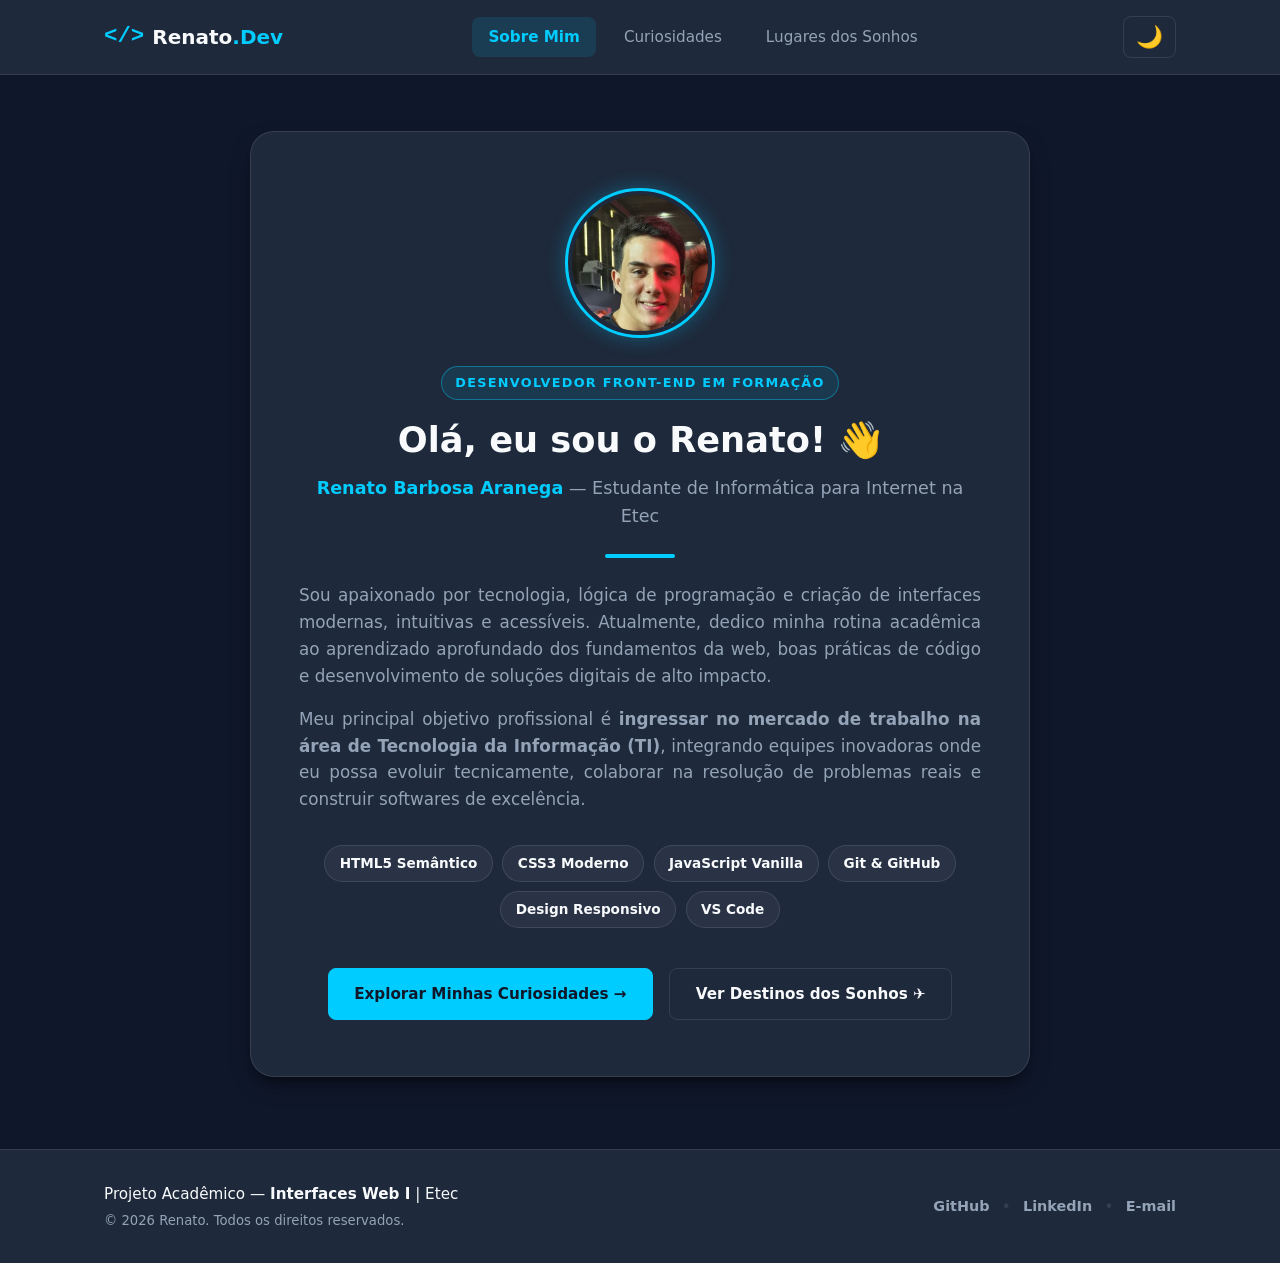
==== index.html @ 424fd331 "feat: entrega do trabalho pratico Interfaces Web I" ====
<!DOCTYPE html>
<html lang="pt-BR">
<head>
  <meta charset="UTF-8">
  <meta name="viewport" content="width=device-width, initial-scale=1.0">
  <meta name="description" content="Portfólio acadêmico e biografia de Renato - Estudante do Técnico em Informática para Internet na Etec. Projeto da disciplina Interfaces Web I.">
  <title>Sobre Mim | Renato - Desenvolvedor Web</title>

  <!-- Favicon Moderno em SVG Embutido (sem dependências externas) -->
  <link rel="icon" href="data:image/svg+xml,<svg xmlns=%22http://www.w3.org/2000/svg%22 viewBox=%220 0 100 100%22><rect width=%22100%22 height=%22100%22 rx=%2225%22 fill=%22%230f172a%22/><text x=%2250%25%22 y=%2265%25%22 font-size=%2255%22 font-family=%22monospace%22 font-weight=%22bold%22 fill=%22%2300CCFF%22 text-anchor=%22middle%22>&lt;/&gt;</text></svg>">

  <!-- Metatags Open Graph (OG) para Compartilhamento em Redes Sociais -->
  <meta property="og:title" content="Renato Barbosa Aranega | Desenvolvedor Web">
  <meta property="og:description" content="Portfólio acadêmico e biografia de Renato - Estudante do Técnico em Informática para Internet na Etec.">
  <meta property="og:type" content="website">
  <meta property="og:locale" content="pt_BR">
  <meta property="og:image" content="./foto-perfil.jpg">

  <!-- Folha de estilos unificada do projeto -->
  <link rel="stylesheet" href="./style.css">
  
  <!-- Script principal executado de forma assíncrona após a montagem do DOM -->
  <script src="./script.js" defer></script>
</head>
<body>
  <!-- Link de acessibilidade para saltar diretamente para o conteúdo principal via teclado (WCAG) -->
  <a href="#main-content" class="pular-navegacao">Pular para o conteúdo principal</a>

  <!-- Cabeçalho Principal e Barra de Navegação -->
  <header class="cabecalho">
    <div class="recipiente cabecalho-conteudo">
      <!-- Marca / Logo do Aluno -->
      <a href="./index.html" class="logotipo" aria-label="Página inicial">
        <span class="icone-logo">&lt;/&gt;</span>
        <span class="texto-logo">Renato<strong>.Dev</strong></span>
      </a>

      <!-- Menu de Navegação Semântico -->
      <nav class="menu-navegacao" aria-label="Navegação Principal">
        <ul class="lista-navegacao">
          <li><a href="./index.html" class="link-navegacao ativo">Sobre Mim</a></li>
          <li><a href="./curiosidades.html" class="link-navegacao">Curiosidades</a></li>
          <li><a href="./lugares.html" class="link-navegacao">Lugares dos Sonhos</a></li>
        </ul>
      </nav>

      <!-- Botão de Alternância de Tema Claro/Escuro -->
      <button id="botao-tema" class="botao-tema" aria-label="Alternar tema de cores" title="Alternar entre modo escuro e claro">🌙</button>
    </div>
  </header>

  <!-- Conteúdo Principal da Página Sobre Mim -->
  <main id="main-content" class="conteudo-principal">
    <div class="recipiente">
      <section class="secao-perfil" aria-labelledby="titulo-perfil">
        <!-- Cartão Central com Efeito Visual Moderno -->
        <article class="cartao-perfil">
          <!-- Moldura circular com borda na cor de destaque -->
          <div class="moldura-avatar">
            <img 
              src="./foto-perfil.jpg" 
              alt="Foto de perfil de Renato Barbosa Aranega" 
              class="foto-avatar"
              loading="lazy"
            >
          </div>

          <!-- Informações de Identificação e Formação -->
          <span class="etiqueta-destaque">Desenvolvedor Front-End em Formação</span>
          <h1 id="titulo-perfil" class="nome-perfil">Olá, eu sou o Renato! 👋</h1>
          <p class="subtitulo-perfil"><strong>Renato Barbosa Aranega</strong> — Estudante de Informática para Internet na Etec</p>

          <!-- Divisor decorativo sutil -->
          <div class="divisor-decorativo" aria-hidden="true"></div>

          <!-- Resumo Biográfico e Objetivos de Carreira -->
          <div class="biografia-perfil">
            <p>
              Sou apaixonado por tecnologia, lógica de programação e criação de interfaces modernas, intuitivas e acessíveis. Atualmente, dedico minha rotina acadêmica ao aprendizado aprofundado dos fundamentos da web, boas práticas de código e desenvolvimento de soluções digitais de alto impacto.
            </p>
            <p>
              Meu principal objetivo profissional é <strong>ingressar no mercado de trabalho na área de Tecnologia da Informação (TI)</strong>, integrando equipes inovadoras onde eu possa evoluir tecnicamente, colaborar na resolução de problemas reais e construir softwares de excelência.
            </p>
          </div>

          <!-- Pílulas de Tecnologias / Competências em Desenvolvimento -->
          <div class="grupo-habilidades" aria-label="Competências técnicas">
            <span class="item-habilidade">HTML5 Semântico</span>
            <span class="item-habilidade">CSS3 Moderno</span>
            <span class="item-habilidade">JavaScript Vanilla</span>
            <span class="item-habilidade">Git & GitHub</span>
            <span class="item-habilidade">Design Responsivo</span>
            <span class="item-habilidade">VS Code</span>
          </div>

          <!-- Ações Rápidas de Contato / Navegação Interna -->
          <div class="acoes-perfil">
            <a href="./curiosidades.html" class="botao-primario">Explorar Minhas Curiosidades &rarr;</a>
            <a href="./lugares.html" class="botao-secundario">Ver Destinos dos Sonhos ✈️</a>
          </div>
        </article>
      </section>
    </div>
  </main>

  <!-- Rodapé Semântico com Links Conceituais -->
  <footer class="rodape">
    <div class="recipiente rodape-conteudo">
      <div class="rodape-identificacao">
        <p class="texto-etec">Projeto Acadêmico — <strong>Interfaces Web I</strong> | Etec</p>
        <p class="texto-copyright">&copy; 2026 Renato. Todos os direitos reservados.</p>
      </div>

      <!-- Links Conceituais de Contato e Redes Profissionais -->
      <nav class="rodape-links" aria-label="Links profissionais">
        <a href="https://github.com/Renato-Aranega" target="_blank" rel="noopener noreferrer" class="link-social" aria-label="Acessar perfil de Renato no GitHub">GitHub</a>
        <span class="separador-social" aria-hidden="true">•</span>
        <a href="https://www.linkedin.com/in/renato-aranega/" target="_blank" rel="noopener noreferrer" class="link-social" aria-label="Acessar perfil de Renato no LinkedIn">LinkedIn</a>
        <span class="separador-social" aria-hidden="true">•</span>
        <a href="mailto:renato.aranega2026@gmail.com" class="link-social" aria-label="Enviar mensagem por E-mail">E-mail</a>
      </nav>
    </div>
  </footer>
</body>
</html>
---- style.css ----
/* ==========================================================================
   FOLHA DE ESTILOS UNIFICADA - TRABALHO PRÁTICO INTERFACES WEB I (ETEC)
   Aluno: Renato | Curso: Técnico em Informática para Internet
   Conceito: Design estático moderno, acessível, responsivo e com alternador de temas.
   ========================================================================== */

/* --------------------------------------------------------------------------
   1. DEFINIÇÃO DAS VARIÁVEIS CSS (CUSTOM PROPERTIES)
   Variáveis declaradas em português para controle unificado de paletas e medidas.
   -------------------------------------------------------------------------- */
:root {
  /* Paleta Padrão: Modo Escuro (Dark Mode) */
  --cor-fundo: #0f172a;            /* Azul escuro profundo (slate-900) */
  --cor-cartao: #1e293b;           /* Superfície elevada para cards (slate-800) */
  --cor-texto-principal: #f8fafc;  /* Branco luminoso para títulos e leitura principal */
  --cor-texto-secundario: #94a3b8; /* Cinza claro suave para legendas e parágrafos */
  --cor-destaque: #00CCFF;         /* Azul ciano vibrante para contrastes e botões */
  
  /* Variáveis de suporte estrutural */
  --cor-borda: rgba(255, 255, 255, 0.1);
  --cor-borda-destaque: rgba(0, 204, 255, 0.4);
  --sombra-cartao: 0 10px 25px -5px rgba(0, 0, 0, 0.4), 0 8px 10px -6px rgba(0, 0, 0, 0.4);
  --sombra-hover: 0 20px 30px -10px rgba(0, 204, 255, 0.25);
  
  /* Tipografia do sistema (rápida, nativa e nítida) */
  --fonte-principal: system-ui, -apple-system, BlinkMacSystemFont, 'Segoe UI', Roboto, Helvetica, Arial, sans-serif;
  
  /* Curvatura de bordas e transição global suave */
  --raio-borda-p: 8px;
  --raio-borda-m: 16px;
  --raio-borda-g: 24px;
  --raio-circulo: 50%;
  --transicao-suave: all 0.3s cubic-bezier(0.4, 0, 0.2, 1);
}

/* --------------------------------------------------------------------------
   PALETA ALTERNATIVA: MODO CLARO (LIGHT MODE)
   Ativada dinamicamente quando a classe .modo-claro é aplicada ao <body>
   -------------------------------------------------------------------------- */
body.modo-claro {
  --cor-fundo: #f1f5f9;            /* Cinza suave para descanso visual (slate-100) */
  --cor-cartao: #ffffff;           /* Fundo branco puro para cartões */
  --cor-texto-principal: #0f172a;  /* Azul ardósia escuro para máxima legibilidade */
  --cor-texto-secundario: #475569; /* Cinza médio balanceado */
  --cor-destaque: #0284c7;         /* Azul oceano com alto índice de contraste WCAG */
  
  --cor-borda: rgba(15, 23, 42, 0.1);
  --cor-borda-destaque: rgba(2, 132, 199, 0.4);
  --sombra-cartao: 0 10px 20px -5px rgba(15, 23, 42, 0.08), 0 4px 6px -2px rgba(15, 23, 42, 0.04);
  --sombra-hover: 0 16px 24px -6px rgba(2, 132, 199, 0.2);
}

/* --------------------------------------------------------------------------
   2. RESET CSS BÁSICO E CONFIGURAÇÕES GLOBAIS
   Garante consistência de renderização entre diferentes navegadores.
   -------------------------------------------------------------------------- */
*, *::before, *::after {
  margin: 0;
  padding: 0;
  box-sizing: border-box;
}

html {
  font-size: 100%; /* 16px por padrão */
  scroll-behavior: smooth;
  overflow-x: hidden;
}

body {
  font-family: var(--fonte-principal);
  background-color: var(--cor-fundo);
  color: var(--cor-texto-principal);
  min-height: 100vh;
  display: flex;
  flex-direction: column;
  line-height: 1.6;
  overflow-x: hidden;
  transition: background-color 0.3s ease, color 0.3s ease;
  -webkit-font-smoothing: antialiased;
}

/* Link de salto de acessibilidade (WCAG 2.1) - Visível apenas quando focado via teclado */
.pular-navegacao {
  position: absolute;
  top: -9999px;
  left: 1.5rem;
  background-color: var(--cor-destaque);
  color: #0f172a;
  padding: 0.6rem 1.2rem;
  border-radius: var(--raio-borda-p);
  font-weight: 700;
  text-decoration: none;
  z-index: 9999;
  box-shadow: 0 4px 12px rgba(0, 0, 0, 0.3);
  transition: top 0.2s ease-in-out;
}

.pular-navegacao:focus {
  top: 1.5rem;
}

/* --------------------------------------------------------------------------
   3. RECIPIENTE E UTILITÁRIOS DE LAYOUT
   Centraliza e restringe a largura dos blocos de conteúdo com espaçamentos fluidos.
   -------------------------------------------------------------------------- */
.recipiente {
  width: 100%;
  max-width: 1120px;
  margin-left: auto;
  margin-right: auto;
  padding-left: 1.5rem;
  padding-right: 1.5rem;
}

/* --------------------------------------------------------------------------
   4. CABEÇALHO E MENU DE NAVEGAÇÃO
   Estrutura fixa ou de topo com alinhamento flexível e botão de alternância.
   -------------------------------------------------------------------------- */
.cabecalho {
  background-color: var(--cor-cartao);
  border-bottom: 1px solid var(--cor-borda);
  position: sticky;
  top: 0;
  z-index: 100;
  transition: var(--transicao-suave);
  backdrop-filter: blur(8px);
}

.cabecalho-conteudo {
  display: flex;
  align-items: center;
  justify-content: space-between;
  padding-top: 1rem;
  padding-bottom: 1rem;
  gap: 1.5rem;
}

/* Logotipo / Marca */
.logotipo {
  display: inline-flex;
  align-items: center;
  gap: 0.5rem;
  text-decoration: none;
  color: var(--cor-texto-principal);
  font-size: 1.25rem;
  font-weight: 700;
  transition: var(--transicao-suave);
}

.icone-logo {
  color: var(--cor-destaque);
  font-family: monospace;
  font-size: 1.4rem;
  font-weight: 800;
}

.logotipo:hover {
  transform: scale(1.03);
}

.logotipo strong {
  color: var(--cor-destaque);
}

/* Lista do Menu de Navegação */
.menu-navegacao {
  display: flex;
  align-items: center;
}

.lista-navegacao {
  list-style: none;
  display: flex;
  align-items: center;
  gap: 0.75rem;
}

/* Links de Navegação com Indicador Ativo */
.link-navegacao {
  display: inline-block;
  padding: 0.5rem 1rem;
  color: var(--cor-texto-secundario);
  text-decoration: none;
  font-weight: 500;
  font-size: 0.95rem;
  border-radius: var(--raio-borda-p);
  transition: var(--transicao-suave);
  position: relative;
}

.link-navegacao:hover {
  color: var(--cor-texto-principal);
  background-color: rgba(0, 204, 255, 0.08);
}

/* Classe de identificação da página atual (Requisito da Etec) */
.link-navegacao.ativo {
  color: var(--cor-destaque);
  background-color: rgba(0, 204, 255, 0.12);
  font-weight: 700;
}

/* Botão de Alternância de Tema (Dark/Light) */
.botao-tema {
  background-color: transparent;
  border: 1px solid var(--cor-borda);
  color: var(--cor-texto-principal);
  font-size: 1.35rem;
  cursor: pointer;
  padding: 0.45rem 0.75rem;
  border-radius: var(--raio-borda-p);
  display: inline-flex;
  align-items: center;
  justify-content: center;
  transition: var(--transicao-suave);
  user-select: none;
}

.botao-tema:hover {
  border-color: var(--cor-destaque);
  background-color: rgba(0, 204, 255, 0.1);
  transform: translateY(-2px);
}

.botao-tema:active {
  transform: scale(0.92);
}

/* --------------------------------------------------------------------------
   5. CONTEÚDO PRINCIPAL (ÁREA CENTRAL FLEXÍVEL)
   -------------------------------------------------------------------------- */
.conteudo-principal {
  flex: 1;
  padding-top: 3.5rem;
  padding-bottom: 4.5rem;
}

/* Cabeçalho de seções nas páginas internas */
.secao-cabecalho {
  text-align: center;
  max-width: 760px;
  margin-left: auto;
  margin-right: auto;
  margin-bottom: 3.5rem;
}

.titulo-secao {
  font-size: 2.25rem;
  font-weight: 800;
  letter-spacing: -0.025em;
  margin-top: 0.5rem;
  margin-bottom: 1rem;
}

.descricao-secao {
  font-size: 1.05rem;
  color: var(--cor-texto-secundario);
}

/* Etiqueta de destaque / Eyebrow */
.etiqueta-destaque {
  display: inline-block;
  font-size: 0.8rem;
  text-transform: uppercase;
  letter-spacing: 0.1em;
  font-weight: 700;
  color: var(--cor-destaque);
  background-color: rgba(0, 204, 255, 0.1);
  padding: 0.35rem 0.85rem;
  border-radius: 9999px;
  border: 1px solid var(--cor-borda-destaque);
}

/* --------------------------------------------------------------------------
   6. PÁGINA 1: CARTÃO DE PERFIL (INDEX.HTML)
   Estrutura centralizada e limpa focada na biografia do aluno.
   -------------------------------------------------------------------------- */
.secao-perfil {
  display: flex;
  justify-content: center;
  align-items: center;
}

.cartao-perfil {
  background-color: var(--cor-cartao);
  border: 1px solid var(--cor-borda);
  border-radius: var(--raio-borda-g);
  padding: 3.5rem 3rem;
  max-width: 780px;
  width: 100%;
  text-align: center;
  box-shadow: var(--sombra-cartao);
  transition: var(--transicao-suave);
}

.cartao-perfil:hover {
  border-color: var(--cor-borda-destaque);
  box-shadow: var(--sombra-hover);
}

/* Moldura e Imagem Circular do Avatar */
.moldura-avatar {
  width: 150px;
  height: 150px;
  margin: 0 auto 1.75rem auto;
  border-radius: var(--raio-circulo);
  padding: 4px;
  border: 3px solid var(--cor-destaque);
  box-shadow: 0 0 20px rgba(0, 204, 255, 0.3);
  overflow: hidden;
  transition: var(--transicao-suave);
}

.moldura-avatar:hover {
  transform: scale(1.05) rotate(2deg);
}

.foto-avatar {
  width: 100%;
  height: 100%;
  object-fit: cover;
  border-radius: var(--raio-circulo);
  display: block;
}

.nome-perfil {
  font-size: 2.2rem;
  font-weight: 800;
  margin-top: 0.75rem;
  margin-bottom: 0.35rem;
}

.subtitulo-perfil {
  font-size: 1.1rem;
  color: var(--cor-texto-secundario);
}

.subtitulo-perfil strong {
  color: var(--cor-destaque);
}

.divisor-decorativo {
  width: 70px;
  height: 4px;
  background-color: var(--cor-destaque);
  border-radius: 9999px;
  margin: 1.5rem auto;
}

.biografia-perfil {
  color: var(--cor-texto-secundario);
  font-size: 1.05rem;
  margin-bottom: 2rem;
  display: flex;
  flex-direction: column;
  gap: 1rem;
  text-align: justify;
}

/* Pílulas de Tecnologias / Competências */
.grupo-habilidades {
  display: flex;
  flex-wrap: wrap;
  justify-content: center;
  gap: 0.6rem;
  margin-bottom: 2.5rem;
}

.item-habilidade {
  font-size: 0.85rem;
  font-weight: 600;
  padding: 0.4rem 0.9rem;
  background-color: rgba(255, 255, 255, 0.05);
  border: 1px solid var(--cor-borda);
  border-radius: 9999px;
  color: var(--cor-texto-principal);
  transition: var(--transicao-suave);
}

body.modo-claro .item-habilidade {
  background-color: rgba(15, 23, 42, 0.05);
}

.item-habilidade:hover {
  border-color: var(--cor-destaque);
  color: var(--cor-destaque);
  transform: translateY(-2px);
}

/* Botões de Ação */
.acoes-perfil {
  display: flex;
  flex-wrap: wrap;
  justify-content: center;
  gap: 1rem;
}

.botao-primario,
.botao-secundario {
  display: inline-flex;
  align-items: center;
  justify-content: center;
  padding: 0.8rem 1.6rem;
  border-radius: var(--raio-borda-p);
  font-weight: 600;
  font-size: 0.95rem;
  text-decoration: none;
  cursor: pointer;
  transition: var(--transicao-suave);
}

.botao-primario {
  background-color: var(--cor-destaque);
  color: #0f172a; /* Garante alto contraste com o ciano */
  border: 1px solid var(--cor-destaque);
}

.botao-primario:hover {
  filter: brightness(1.1);
  transform: translateY(-3px);
  box-shadow: 0 10px 20px -5px rgba(0, 204, 255, 0.4);
}

.botao-secundario {
  background-color: transparent;
  color: var(--cor-texto-principal);
  border: 1px solid var(--cor-borda);
}

.botao-secundario:hover {
  border-color: var(--cor-destaque);
  color: var(--cor-destaque);
  transform: translateY(-3px);
}

/* --------------------------------------------------------------------------
   7. PÁGINA 2: GRADE DE CURIOSIDADES (CURIOSIDADES.HTML)
   Estrutura em Flexbox adaptativo para exibição dos 3 cartões temáticos.
   -------------------------------------------------------------------------- */
.grade-curiosidades {
  display: flex;
  flex-wrap: wrap;
  gap: 2rem;
  justify-content: center;
}

.cartao-curiosidade {
  background-color: var(--cor-cartao);
  border: 1px solid var(--cor-borda);
  border-radius: var(--raio-borda-m);
  padding: 2.25rem 2rem;
  flex: 1 1 320px;
  max-width: 360px;
  display: flex;
  flex-direction: column;
  box-shadow: var(--sombra-cartao);
  transition: var(--transicao-suave);
  position: relative;
}

.cartao-curiosidade:hover {
  transform: translateY(-6px);
  border-color: var(--cor-borda-destaque);
  box-shadow: var(--sombra-hover);
}

.icone-cartao {
  font-size: 2.5rem;
  margin-bottom: 1rem;
}

.etiqueta-cartao {
  font-size: 0.75rem;
  font-weight: 700;
  text-transform: uppercase;
  color: var(--cor-destaque);
  letter-spacing: 0.05em;
  margin-bottom: 0.35rem;
}

.titulo-cartao {
  font-size: 1.45rem;
  font-weight: 700;
  margin-bottom: 1rem;
}

/* Destaque numérico / estatística */
.destaque-estatistica {
  background-color: rgba(0, 204, 255, 0.08);
  border-left: 3px solid var(--cor-destaque);
  padding: 0.75rem 1rem;
  border-radius: 0 var(--raio-borda-p) var(--raio-borda-p) 0;
  margin-bottom: 1.25rem;
  display: flex;
  flex-direction: column;
}

.valor-estatistica {
  font-size: 1.35rem;
  font-weight: 800;
  color: var(--cor-destaque);
}

.legenda-estatistica {
  font-size: 0.85rem;
  color: var(--cor-texto-secundario);
}

.texto-cartao {
  color: var(--cor-texto-secundario);
  font-size: 0.95rem;
  margin-bottom: 0.75rem;
}

.divisor-cartao {
  height: 1px;
  background-color: var(--cor-borda);
  margin-top: auto;
  margin-bottom: 1.25rem;
}

.tags-cartao {
  display: flex;
  flex-wrap: wrap;
  gap: 0.45rem;
}

.item-tag {
  font-size: 0.75rem;
  font-weight: 600;
  padding: 0.25rem 0.65rem;
  background-color: rgba(255, 255, 255, 0.05);
  border: 1px solid var(--cor-borda);
  border-radius: 9999px;
  color: var(--cor-texto-secundario);
}

body.modo-claro .item-tag {
  background-color: rgba(15, 23, 42, 0.05);
}

/* Seção de Chamada para Ação no fim das páginas */
.secao-chamada {
  margin-top: 4.5rem;
  text-align: center;
  background-color: var(--cor-cartao);
  border: 1px solid var(--cor-borda);
  padding: 2.5rem 2rem;
  border-radius: var(--raio-borda-m);
  display: flex;
  flex-direction: column;
  align-items: center;
  gap: 1.25rem;
}

.texto-chamada {
  font-size: 1.15rem;
  font-weight: 600;
  color: var(--cor-texto-principal);
}

/* --------------------------------------------------------------------------
   8. PÁGINA 3: DESTINOS DOS SONHOS (LUGARES.HTML)
   Cartões horizontais/verticais com imagem, tags e descrição detalhada.
   -------------------------------------------------------------------------- */
.grade-destinos {
  display: flex;
  flex-direction: column;
  gap: 3rem;
  max-width: 980px;
  margin-left: auto;
  margin-right: auto;
}

.cartao-destino {
  background-color: var(--cor-cartao);
  border: 1px solid var(--cor-borda);
  border-radius: var(--raio-borda-m);
  overflow: hidden;
  box-shadow: var(--sombra-cartao);
  display: flex;
  flex-direction: row;
  transition: var(--transicao-suave);
}

.cartao-destino:hover {
  transform: translateY(-5px);
  border-color: var(--cor-borda-destaque);
  box-shadow: var(--sombra-hover);
}

.moldura-imagem-destino {
  flex: 1 1 45%;
  position: relative;
  min-height: 320px;
  overflow: hidden;
}

.imagem-destino {
  width: 100%;
  height: 100%;
  object-fit: cover;
  display: block;
  transition: transform 0.6s ease;
}

.cartao-destino:hover .imagem-destino {
  transform: scale(1.05);
}

.emblema-destino {
  position: absolute;
  top: 1rem;
  left: 1rem;
  background-color: rgba(15, 23, 42, 0.85);
  color: var(--cor-destaque);
  border: 1px solid var(--cor-destaque);
  font-size: 0.75rem;
  font-weight: 700;
  padding: 0.35rem 0.75rem;
  border-radius: 9999px;
  backdrop-filter: blur(4px);
}

.conteudo-cartao-destino {
  flex: 1 1 55%;
  padding: 2.5rem;
  display: flex;
  flex-direction: column;
  justify-content: center;
}

.cabecalho-cartao-destino {
  margin-bottom: 1rem;
}

.titulo-destino {
  font-size: 1.85rem;
  font-weight: 800;
  margin-bottom: 0.25rem;
}

.subtitulo-destino {
  font-size: 0.95rem;
  color: var(--cor-destaque);
  font-weight: 600;
}

.tag-destaque {
  border-color: var(--cor-destaque) !important;
  color: var(--cor-destaque) !important;
}

.texto-destino {
  color: var(--cor-texto-secundario);
  font-size: 0.95rem;
  margin-top: 1rem;
  margin-bottom: 0.75rem;
  line-height: 1.6;
}

.detalhes-meta {
  margin-top: 1rem;
  padding-top: 1rem;
  border-top: 1px solid var(--cor-borda);
  font-size: 0.85rem;
}

.rotulo-meta {
  font-weight: 700;
  color: var(--cor-texto-principal);
  display: block;
  margin-bottom: 0.2rem;
}

.valor-meta {
  color: var(--cor-texto-secundario);
}

/* --------------------------------------------------------------------------
   9. RODAPÉ INSTITUCIONAL (FOOTER)
   -------------------------------------------------------------------------- */
.rodape {
  background-color: var(--cor-cartao);
  border-top: 1px solid var(--cor-borda);
  padding-top: 2rem;
  padding-bottom: 2rem;
  margin-top: auto;
  transition: var(--transicao-suave);
}

.rodape-conteudo {
  display: flex;
  align-items: center;
  justify-content: space-between;
  flex-wrap: wrap;
  gap: 1.25rem;
}

.texto-etec {
  font-size: 0.95rem;
  color: var(--cor-texto-principal);
}

.texto-copyright {
  font-size: 0.825rem;
  color: var(--cor-texto-secundario);
  margin-top: 0.25rem;
}

.rodape-links {
  display: flex;
  align-items: center;
  gap: 0.75rem;
}

.link-social {
  color: var(--cor-texto-secundario);
  text-decoration: none;
  font-size: 0.9rem;
  font-weight: 600;
  transition: var(--transicao-suave);
}

.link-social:hover {
  color: var(--cor-destaque);
}

.separador-social {
  color: var(--cor-borda);
  user-select: none;
}

/* --------------------------------------------------------------------------
   10. MEDIA QUERIES (DESIGN RESPONSIVO AVANÇADO: TABLET E MOBILE)
   Garante adaptação fluida em todas as resoluções com alvos de toque WCAG (44px+)
   -------------------------------------------------------------------------- */

/* --- TABLETS EM MODO PAISAGEM E TELAS MÉDIAS (Abaixo de 1024px) --- */
@media (max-width: 1024px) {
  .recipiente {
    max-width: 900px;
    padding-left: 1.5rem;
    padding-right: 1.5rem;
  }

  .grade-curiosidades {
    gap: 1.5rem;
  }

  .cartao-curiosidade {
    flex: 1 1 calc(50% - 1.5rem);
    max-width: 100%;
  }

  .cartao-destino {
    margin-left: 0;
    margin-right: 0;
  }
}

/* --- TABLETS EM MODO RETRATO E DISPOSITIVOS MÉDIOS (Abaixo de 768px) --- */
@media (max-width: 768px) {
  .conteudo-principal {
    padding-top: 2.5rem;
    padding-bottom: 3.5rem;
  }

  /* Cabeçalho Responsivo */
  .cabecalho-conteudo {
    flex-wrap: wrap;
    justify-content: space-between;
    gap: 0.85rem;
    padding-top: 0.85rem;
    padding-bottom: 0.85rem;
  }

  .menu-navegacao {
    order: 3;
    width: 100%;
    justify-content: center;
  }

  .lista-navegacao {
    width: 100%;
    justify-content: center;
    gap: 0.5rem;
  }

  .link-navegacao {
    font-size: 0.9rem;
    padding: 0.45rem 0.8rem;
  }

  /* Seções e Títulos */
  .secao-cabecalho {
    margin-bottom: 2.5rem;
  }

  .titulo-secao {
    font-size: 1.95rem;
  }

  .descricao-secao {
    font-size: 1rem;
  }

  /* Cartão de Perfil */
  .cartao-perfil {
    padding: 2.75rem 1.75rem;
  }

  .moldura-avatar {
    width: 135px;
    height: 135px;
    margin-bottom: 1.5rem;
  }

  .nome-perfil {
    font-size: 1.9rem;
  }

  .subtitulo-perfil {
    font-size: 1rem;
  }

  .biografia-perfil {
    font-size: 1rem;
  }

  /* Cartões de Curiosidades */
  .grade-curiosidades {
    flex-direction: column;
    gap: 1.5rem;
  }

  .cartao-curiosidade {
    flex: 1 1 100%;
    max-width: 100%;
    padding: 2rem 1.75rem;
  }

  /* Cartões de Destinos */
  .grade-destinos {
    gap: 2rem;
  }

  .cartao-destino {
    flex-direction: column;
  }

  .moldura-imagem-destino {
    min-height: 260px;
    max-height: 320px;
    flex: none;
  }

  .conteudo-cartao-destino {
    padding: 2rem 1.75rem;
    flex: none;
  }

  .titulo-destino {
    font-size: 1.65rem;
  }
}

/* --- SMARTPHONES E TELAS MOBILE (Abaixo de 480px) --- */
@media (max-width: 480px) {
  .recipiente {
    padding-left: 1rem;
    padding-right: 1rem;
  }

  .conteudo-principal {
    padding-top: 1.75rem;
    padding-bottom: 2.75rem;
  }

  /* Cabeçalho Compacto e Centrado */
  .cabecalho-conteudo {
    flex-direction: column;
    align-items: center;
    gap: 0.75rem;
  }

  .logotipo {
    font-size: 1.15rem;
  }

  .lista-navegacao {
    display: flex;
    flex-wrap: wrap;
    justify-content: center;
    gap: 0.35rem;
  }

  .link-navegacao {
    font-size: 0.825rem;
    padding: 0.45rem 0.65rem;
    min-height: 44px; /* Atende ao padrão WCAG para alvo de toque */
    display: inline-flex;
    align-items: center;
  }

  .botao-tema {
    font-size: 1.2rem;
    padding: 0.45rem 0.9rem;
    min-height: 44px;
    min-width: 44px;
  }

  /* Títulos com quebra suave */
  .titulo-secao {
    font-size: 1.65rem;
    line-height: 1.25;
  }

  .descricao-secao {
    font-size: 0.925rem;
  }

  .etiqueta-destaque {
    font-size: 0.725rem;
    padding: 0.3rem 0.75rem;
  }

  /* Cartão de Perfil */
  .cartao-perfil {
    padding: 2rem 1.25rem;
    border-radius: var(--raio-borda-m);
  }

  .moldura-avatar {
    width: 120px;
    height: 120px;
    margin-bottom: 1.25rem;
  }

  .nome-perfil {
    font-size: 1.6rem;
    line-height: 1.25;
  }

  .subtitulo-perfil {
    font-size: 0.925rem;
    line-height: 1.4;
  }

  .biografia-perfil {
    font-size: 0.925rem;
    text-align: left; /* Melhora leitura em telas estreitas */
    gap: 0.85rem;
  }

  /* Pílulas de Habilidades */
  .grupo-habilidades {
    gap: 0.45rem;
    margin-bottom: 2rem;
  }

  .item-habilidade {
    font-size: 0.775rem;
    padding: 0.35rem 0.75rem;
  }

  /* Botões de Ação em Largura Total (Touch Friendly) */
  .acoes-perfil {
    flex-direction: column;
    width: 100%;
    gap: 0.75rem;
  }

  .botao-primario,
  .botao-secundario {
    width: 100%;
    min-height: 48px;
    font-size: 0.925rem;
    padding: 0.85rem 1rem;
    text-align: center;
  }

  /* Cartão de Curiosidade */
  .cartao-curiosidade {
    padding: 1.75rem 1.25rem;
    border-radius: var(--raio-borda-m);
  }

  .icone-cartao {
    font-size: 2.2rem;
    margin-bottom: 0.75rem;
  }

  .titulo-cartao {
    font-size: 1.3rem;
  }

  .destaque-estatistica {
    padding: 0.6rem 0.85rem;
  }

  .valor-estatistica {
    font-size: 1.2rem;
  }

  .texto-cartao {
    font-size: 0.9rem;
  }

  /* Cartão de Destino */
  .cartao-destino {
    border-radius: var(--raio-borda-m);
  }

  .moldura-imagem-destino {
    min-height: 220px;
    max-height: 260px;
  }

  .conteudo-cartao-destino {
    padding: 1.65rem 1.25rem;
  }

  .titulo-destino {
    font-size: 1.45rem;
  }

  .subtitulo-destino {
    font-size: 0.875rem;
  }

  .texto-destino {
    font-size: 0.9rem;
  }

  .tags-cartao {
    gap: 0.35rem;
  }

  .item-tag {
    font-size: 0.725rem;
    padding: 0.2rem 0.55rem;
  }

  /* Seção de Chamada Final */
  .secao-chamada {
    padding: 2rem 1.25rem;
    margin-top: 3rem;
  }

  .texto-chamada {
    font-size: 1.05rem;
  }

  /* Rodapé */
  .rodape {
    padding-top: 1.75rem;
    padding-bottom: 1.75rem;
  }

  .rodape-conteudo {
    flex-direction: column;
    text-align: center;
    gap: 1rem;
  }

  .rodape-links {
    justify-content: center;
    gap: 0.6rem;
  }

  .link-social {
    padding: 0.4rem 0.6rem;
    min-height: 44px;
    display: inline-flex;
    align-items: center;
  }
}

/* --- TELAS ULTRA-ESTREITAS (Abaixo de 360px - ex: iPhone SE 1ª Geração) --- */
@media (max-width: 360px) {
  .recipiente {
    padding-left: 0.75rem;
    padding-right: 0.75rem;
  }

  .nome-perfil {
    font-size: 1.45rem;
  }

  .titulo-secao {
    font-size: 1.45rem;
  }

  .lista-navegacao {
    flex-direction: column;
    width: 100%;
  }

  .link-navegacao {
    width: 100%;
    text-align: center;
    justify-content: center;
  }
}

/* --- OTIMIZAÇÃO PARA DISPOSITIVOS TOUCHSCREEN --- */
@media (hover: none) and (pointer: coarse) {
  /* Remove elevação de hover que pode 'travar' após o toque no mobile */
  .cartao-perfil:hover,
  .cartao-curiosidade:hover,
  .cartao-destino:hover {
    transform: none;
  }

  /* Feedback tátil instantâneo no toque */
  .botao-primario:active,
  .botao-secundario:active,
  .botao-tema:active,
  .link-navegacao:active {
    transform: scale(0.96);
    transition: transform 0.1s ease;
  }
}
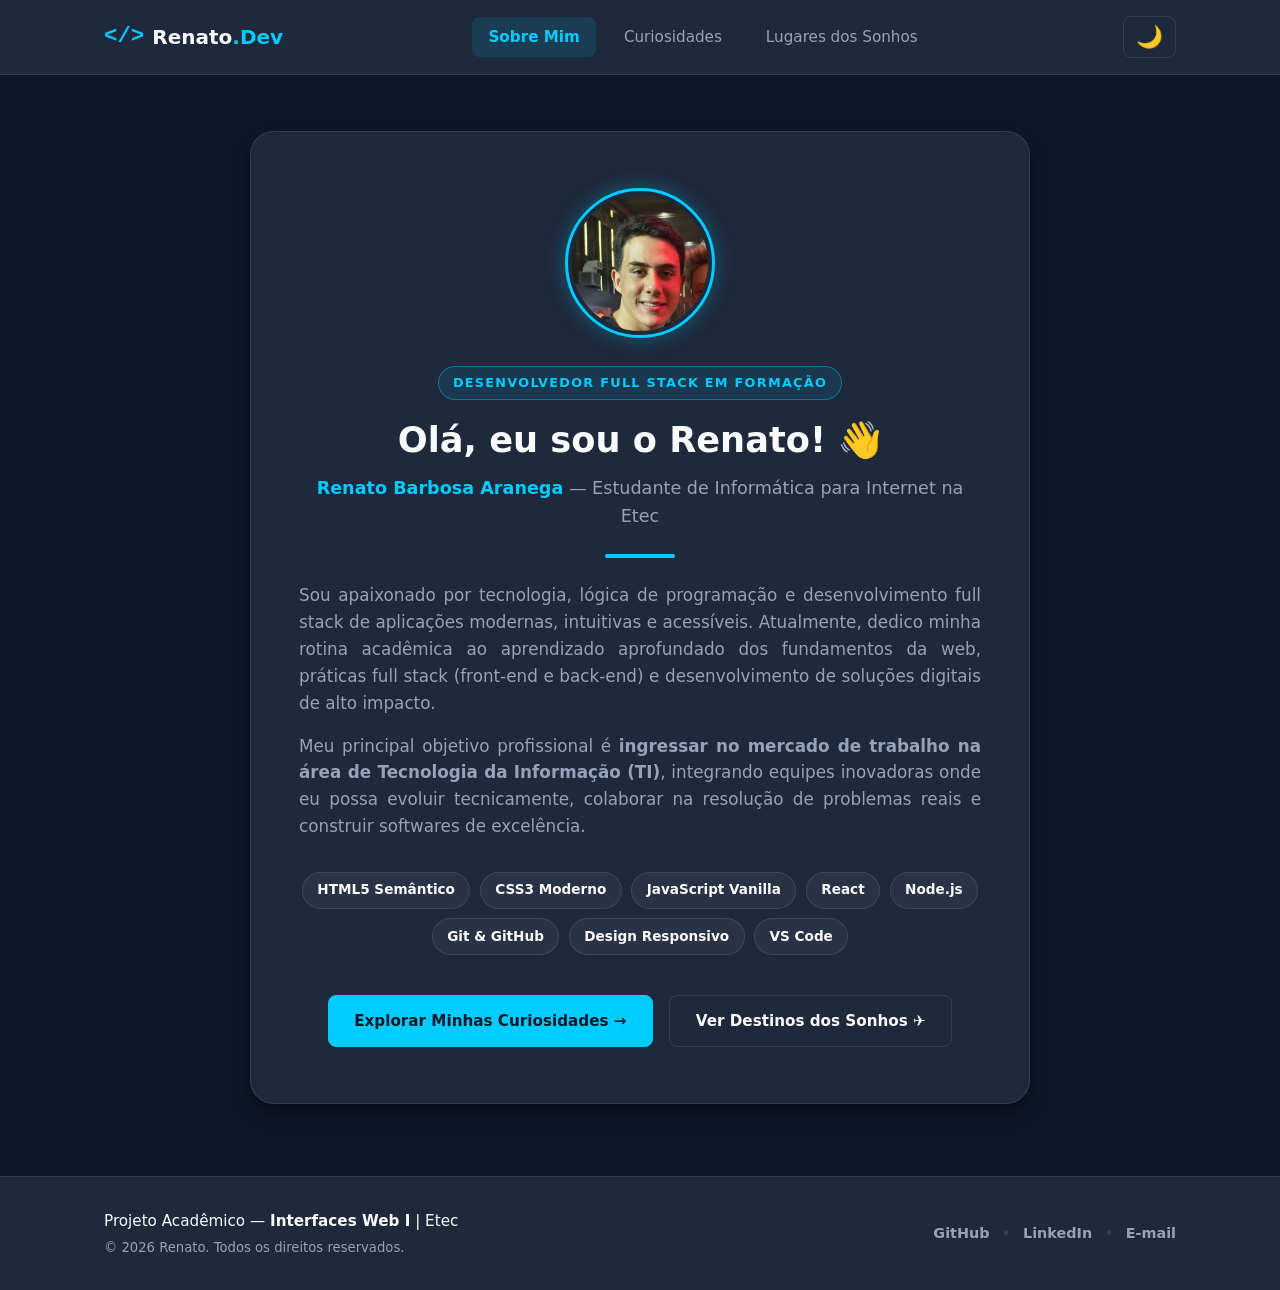
==== commit 43945de2: "feat: atualizar perfil para dev full stack e adicionar stacks react e node" ====
--- a/index.html
+++ b/index.html
@@ -3,14 +3,14 @@
 <head>
   <meta charset="UTF-8">
   <meta name="viewport" content="width=device-width, initial-scale=1.0">
-  <meta name="description" content="Portfólio acadêmico e biografia de Renato - Estudante do Técnico em Informática para Internet na Etec. Projeto da disciplina Interfaces Web I.">
-  <title>Sobre Mim | Renato - Desenvolvedor Web</title>
+  <meta name="description" content="Portfólio acadêmico e biografia de Renato - Desenvolvedor Full Stack em formação no Técnico em Informática para Internet na Etec. Projeto da disciplina Interfaces Web I.">
+  <title>Sobre Mim | Renato - Desenvolvedor Full Stack</title>
 
   <!-- Favicon Moderno em SVG Embutido (sem dependências externas) -->
   <link rel="icon" href="data:image/svg+xml,<svg xmlns=%22http://www.w3.org/2000/svg%22 viewBox=%220 0 100 100%22><rect width=%22100%22 height=%22100%22 rx=%2225%22 fill=%22%230f172a%22/><text x=%2250%25%22 y=%2265%25%22 font-size=%2255%22 font-family=%22monospace%22 font-weight=%22bold%22 fill=%22%2300CCFF%22 text-anchor=%22middle%22>&lt;/&gt;</text></svg>">
 
   <!-- Metatags Open Graph (OG) para Compartilhamento em Redes Sociais -->
-  <meta property="og:title" content="Renato Barbosa Aranega | Desenvolvedor Web">
+  <meta property="og:title" content="Renato Barbosa Aranega | Desenvolvedor Full Stack">
   <meta property="og:description" content="Portfólio acadêmico e biografia de Renato - Estudante do Técnico em Informática para Internet na Etec.">
   <meta property="og:type" content="website">
   <meta property="og:locale" content="pt_BR">
@@ -66,7 +66,7 @@
           </div>
 
           <!-- Informações de Identificação e Formação -->
-          <span class="etiqueta-destaque">Desenvolvedor Front-End em Formação</span>
+          <span class="etiqueta-destaque">Desenvolvedor Full Stack em Formação</span>
           <h1 id="titulo-perfil" class="nome-perfil">Olá, eu sou o Renato! 👋</h1>
           <p class="subtitulo-perfil"><strong>Renato Barbosa Aranega</strong> — Estudante de Informática para Internet na Etec</p>
 
@@ -76,7 +76,7 @@
           <!-- Resumo Biográfico e Objetivos de Carreira -->
           <div class="biografia-perfil">
             <p>
-              Sou apaixonado por tecnologia, lógica de programação e criação de interfaces modernas, intuitivas e acessíveis. Atualmente, dedico minha rotina acadêmica ao aprendizado aprofundado dos fundamentos da web, boas práticas de código e desenvolvimento de soluções digitais de alto impacto.
+              Sou apaixonado por tecnologia, lógica de programação e desenvolvimento full stack de aplicações modernas, intuitivas e acessíveis. Atualmente, dedico minha rotina acadêmica ao aprendizado aprofundado dos fundamentos da web, práticas full stack (front-end e back-end) e desenvolvimento de soluções digitais de alto impacto.
             </p>
             <p>
               Meu principal objetivo profissional é <strong>ingressar no mercado de trabalho na área de Tecnologia da Informação (TI)</strong>, integrando equipes inovadoras onde eu possa evoluir tecnicamente, colaborar na resolução de problemas reais e construir softwares de excelência.
@@ -88,6 +88,8 @@
             <span class="item-habilidade">HTML5 Semântico</span>
             <span class="item-habilidade">CSS3 Moderno</span>
             <span class="item-habilidade">JavaScript Vanilla</span>
+            <span class="item-habilidade">React</span>
+            <span class="item-habilidade">Node.js</span>
             <span class="item-habilidade">Git & GitHub</span>
             <span class="item-habilidade">Design Responsivo</span>
             <span class="item-habilidade">VS Code</span>
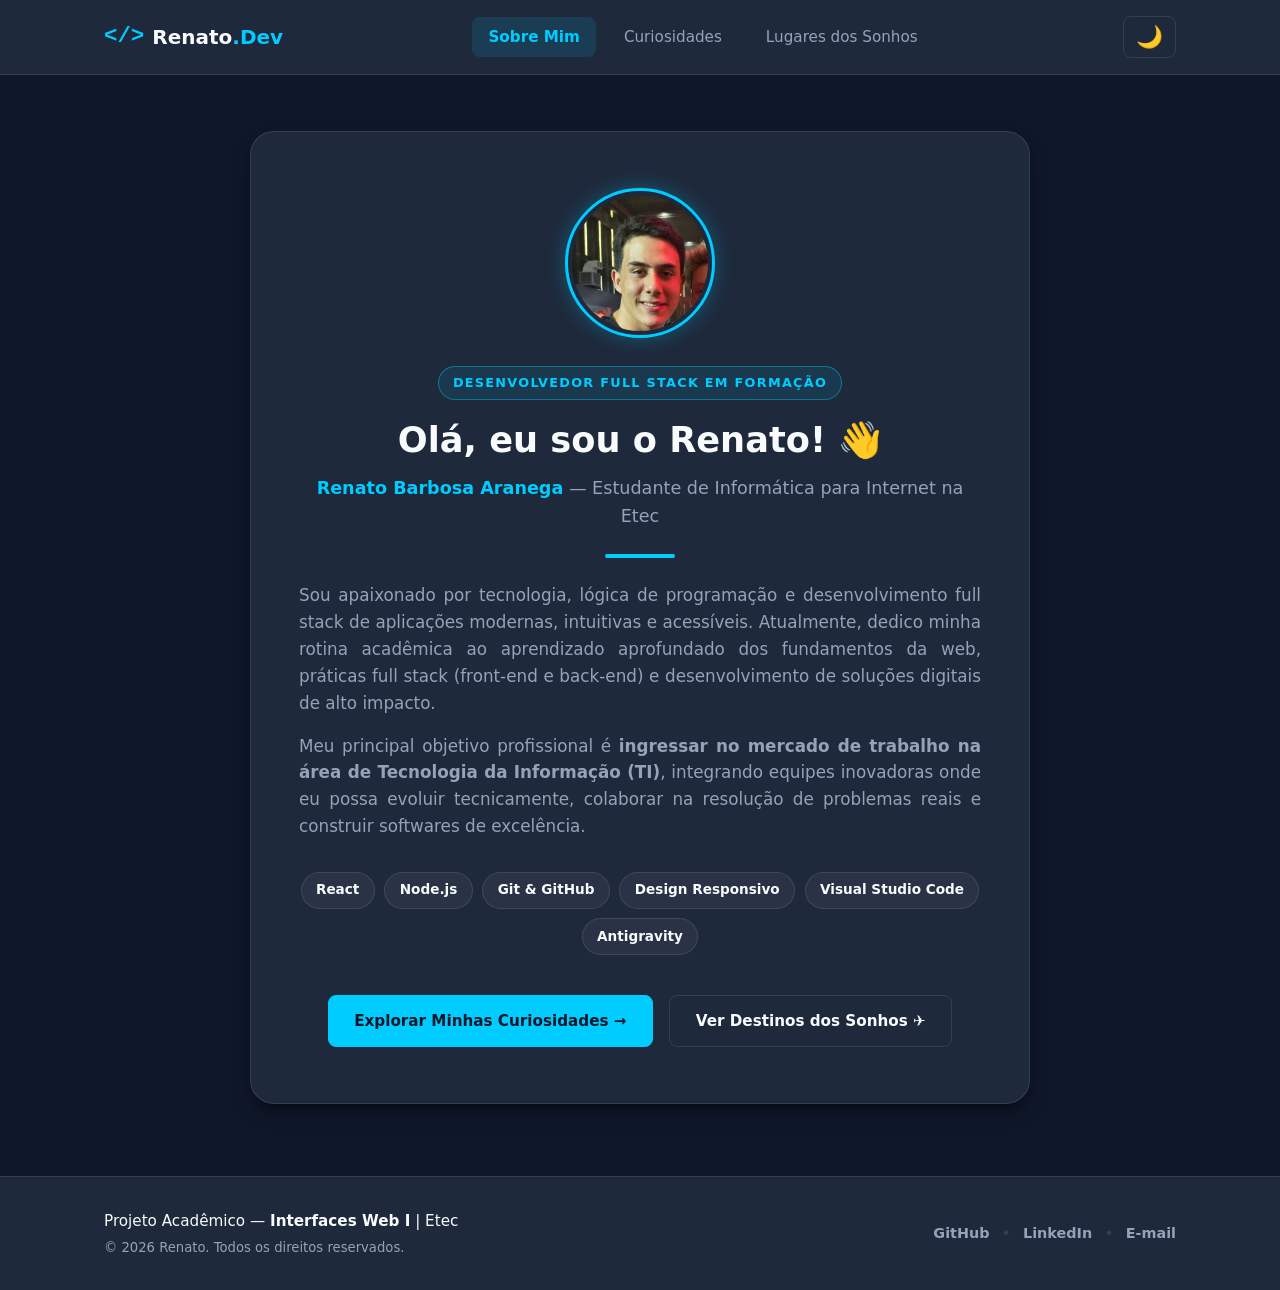
==== commit bec1d9f3: "refactor: update technology skill pills in index.html" ====
--- a/index.html
+++ b/index.html
@@ -85,14 +85,12 @@
 
           <!-- Pílulas de Tecnologias / Competências em Desenvolvimento -->
           <div class="grupo-habilidades" aria-label="Competências técnicas">
-            <span class="item-habilidade">HTML5 Semântico</span>
-            <span class="item-habilidade">CSS3 Moderno</span>
-            <span class="item-habilidade">JavaScript Vanilla</span>
             <span class="item-habilidade">React</span>
             <span class="item-habilidade">Node.js</span>
             <span class="item-habilidade">Git & GitHub</span>
             <span class="item-habilidade">Design Responsivo</span>
-            <span class="item-habilidade">VS Code</span>
+            <span class="item-habilidade">Visual Studio Code</span>
+            <span class="item-habilidade">Antigravity</span>
           </div>
 
           <!-- Ações Rápidas de Contato / Navegação Interna -->
